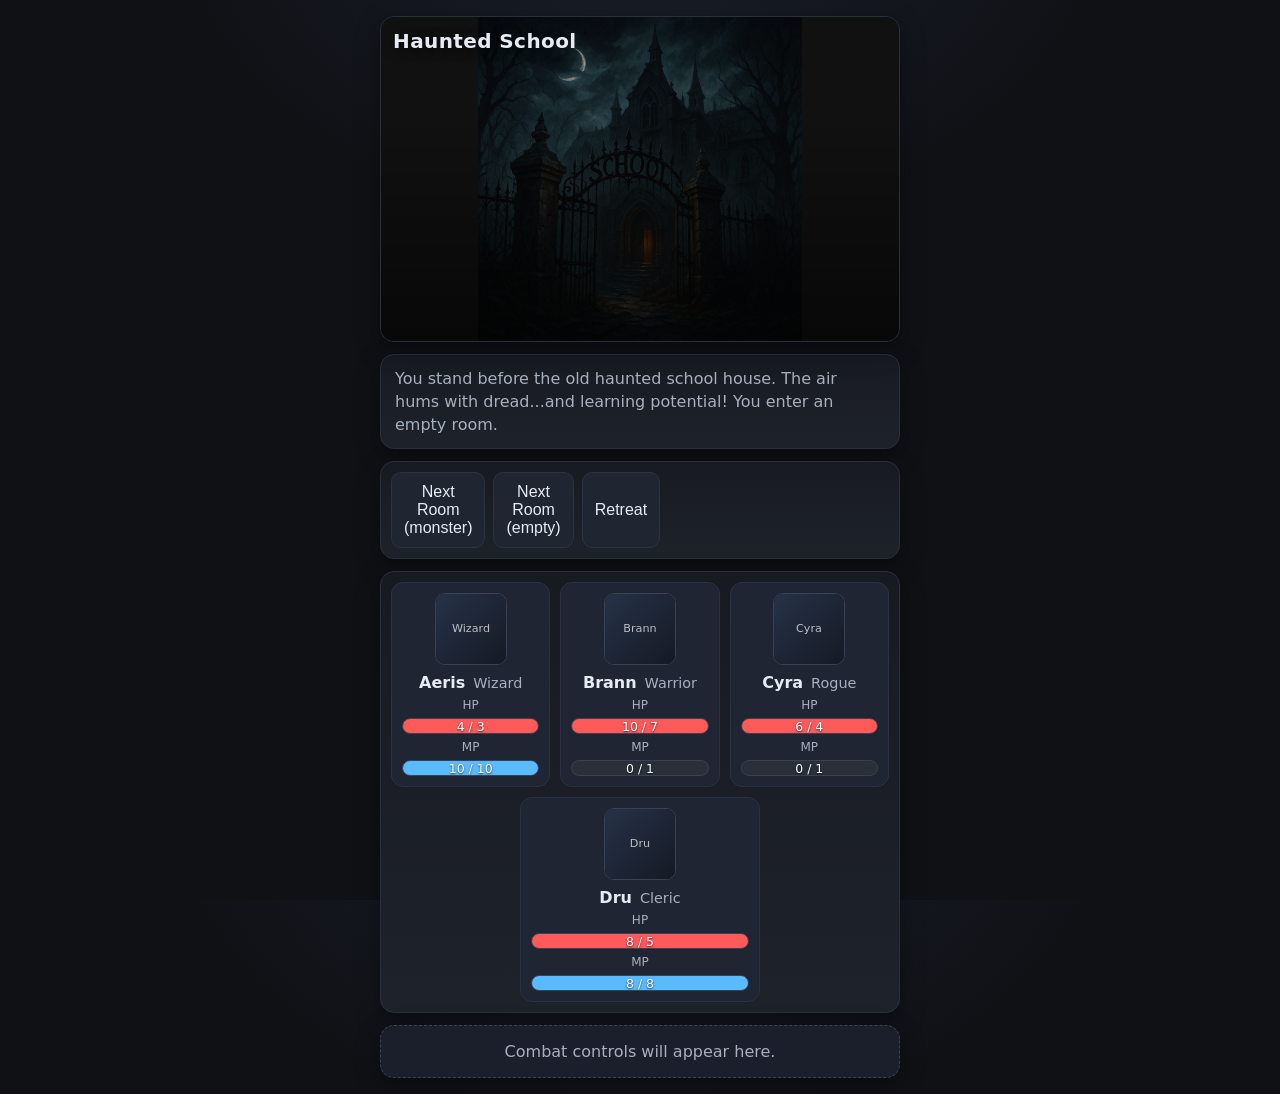
==== RPG_Battle_2.html @ 05469352 "Sorta framework sorta running." ====
<!DOCTYPE html>
<html lang="en">
<head>
  <meta charset="UTF-8" />
  <meta name="viewport" content="width=device-width, initial-scale=1" />
  <title>RPG Battle Mockup</title>
  <style>
    :root {
      --bg: #0f1115;
      --panel: #171a21;
      --panel-2: #1e222b;
      --text: #e7ebf3;
      --muted: #a7b0c0;
      --accent: #5aa2ff;
      --hp: #ff5a5a;
      --mp: #5abaff;
      --bar-bg: #2a2f3a;
      --good: #46d369;
      --warn: #f2c94c;
      --bad: #ff6b6b;
      --radius: 14px;
      --max-width: 520px; /* column width on desktop */
    }

    * { box-sizing: border-box; }
    html, body { height: 100%; }
    body {
      margin: 0;
      font-family: system-ui, -apple-system, Segoe UI, Roboto, Ubuntu, Cantarell, Noto Sans, Helvetica, Arial, "Apple Color Emoji", "Segoe UI Emoji";
      color: var(--text);
      background: radial-gradient(1200px 800px at 50% -10%, #1a1f2b 0%, var(--bg) 40%);
    }

    .page {
      min-height: 100dvh;
      display: flex;
      align-items: flex-start;
      justify-content: center;
      padding: 16px;
    }

    .column {
      width: 100%;
      max-width: var(--max-width);
      display: grid;
      gap: 12px;
    }

    .card {
      background: linear-gradient(180deg, var(--panel), var(--panel-2));
      border: 1px solid #2a2f3a;
      border-radius: var(--radius);
      box-shadow: 0 8px 24px rgba(0,0,0,0.35);
    }

    .monster {
      position: relative;
      overflow: hidden;
      display: grid;
    }

    .monster-img {
      width: 100%;
      display: block;
      aspect-ratio: 16 / 10;
      object-fit: contain;
      background: #111;
    }

    .monster-overlay {
      position: absolute;
      inset: 0;
      display: flex;
      align-items: flex-start;
      justify-content: space-between;
      padding: 12px;
      background: linear-gradient( to top, rgba(0,0,0,0.55) 0%, rgba(0,0,0,0.25) 40%, rgba(0,0,0,0) 70% );
      pointer-events: none;
    }

    .monster-meta {
      display: grid;
      gap: 6px;
    }

    .monster-name {
      font-weight: 700;
      font-size: 1.25rem;
      letter-spacing: 0.4px;
      text-shadow: 0 2px 12px rgba(0,0,0,0.6);
    }

    .monster-stats {
      display: grid;
      gap: 6px;
      min-width: 48%;
    }

    .badge {
      display: inline-flex;
      align-items: center;
      gap: 6px;
      padding: 4px 8px;
      border-radius: 999px;
      background: rgba(0,0,0,0.45);
      border: 1px solid rgba(255,255,255,0.08);
      font-size: 0.875rem;
      width: fit-content;
      pointer-events: auto; /* allow selection */
    }

    .row { display: flex; align-items: center; gap: 8px; width: 100%; }

    /* Bars */
    .bar {
      position: relative;
      width: 100%;
      height: 16px;
      background: var(--bar-bg);
      border-radius: 999px;
      overflow: hidden;
      border: 1px solid #3a4152;
    }
    .bar-fill { position: absolute; inset: 0 0 0 0; width: 50%; height: 100%; background: var(--hp); }
    .bar-text {
      position: absolute; inset: 0; display: flex; align-items: center; justify-content: center;
      font-size: 0.78rem; color: #fff; text-shadow: 0 1px 2px rgba(0,0,0,0.7);
      mix-blend-mode: normal;
    }

    .story { padding: 12px 14px; line-height: 1.45; color: var(--muted); }

    .actions { padding: 10px; display: grid; grid-template-columns: repeat(3, 1fr); gap: 8px; }
    .action-btn {
      width: 100%;
      padding: 10px 12px;
      font-size: 1rem;
      border-radius: 10px;
      border: 1px solid #2b3241;
      background: #202532;
      color: var(--text);
      cursor: pointer;
      transition: transform 0.04s ease, background 0.2s ease, border-color 0.2s ease;
      touch-action: manipulation;
    }
    .action-btn:hover { background: #263043; }
    .action-btn:active { transform: translateY(1px) scale(0.995); }

    .party {
      padding: 10px;
      display: flex;            /* horizontal layout */
      gap: 10px;
      flex-wrap: wrap;          /* wrap on small screens */
      justify-content: center;  /* center the row */
    }

    .member {
      display: grid;
      grid-template-columns: 1fr; /* vertical tile */
      gap: 8px;
      align-items: start;
      justify-items: center;
      text-align: center;
      padding: 10px;
      border-radius: 12px;
      background: #202534;
      border: 1px solid #2a3142;
      /* make each card size nicely in the row */
      flex: 1 1 clamp(160px, 45%, 220px);
      max-width: 240px;
    }

    .avatar {
      width: 72px; height: 72px; border-radius: 10px; overflow: hidden; border: 1px solid #3a4152; background: #0b0e13;
    }
    .avatar img { width: 100%; height: 100%; object-fit: cover; display: block; }

    .member-main { display: grid; gap: 6px; }
    .member-top { display: flex; align-items: baseline; gap: 8px; }
    .member-name { font-weight: 700; }
    .member-meta { color: var(--muted); font-size: 0.9rem; }

    .label { font-size: 0.78rem; color: var(--muted); min-width: 34px; }

    .controls-placeholder { padding: 16px; color: var(--muted); text-align: center; border: 1px dashed #3a4152; border-radius: var(--radius); background: #1a1f2b; }

    /* Party row tile refinements */
    .member-main { width: 100%; }
    .member-top { justify-content: center; }
    .member .row { display: grid; grid-template-columns: 1fr; gap: 6px; }
    .member .label { justify-self: center; font-size: 0.75rem; }

    @media (min-width: 900px) {
      .party .member { flex: 1 1 calc(25% - 10px); } /* 4 per row on wider screens */
    }

    /* Desktop spacing */
    @media (min-width: 768px) {
      .actions { grid-template-columns: repeat(6, 1fr); }
    }
  </style>
</head>
<body>
  <div class="page">
    <main class="column">

      <!-- Monster Panel -->
      <section class="card monster" id="monster-panel">
        <img id="monster-img" class="monster-img" alt="Monster" />
        <div class="monster-overlay">
          <div class="monster-meta">
            <div class="monster-name" id="monster-name">??</div>
          </div>
          <div class="monster-stats" id="monster-stats">
			<div class="badge" id="monster-power">Power: 0</div>
            <div class="row">
              <span class="label">HP</span>
              <div class="bar" aria-label="Monster HP">
                <div class="bar-fill" id="monster-hp-fill" style="background: var(--hp); width: 50%"></div>
                <div class="bar-text" id="monster-hp-text">0 / 0</div>
              </div>
            </div>
          </div>
        </div>
      </section>

      <!-- Story / Situation Text -->
      <section class="card story" id="story">
        You stand before the old haunted school house. The air hums with dread...and learning potential!
      </section>

      <!-- Primary Actions -->
      <section class="card actions" id="actions">
        <!-- Buttons injected by JS for easy reconfiguration -->
      </section>

      <!-- Party Panel -->
      <section class="card party" id="party">
        <!-- Party members injected by JS -->
      </section>

      <!-- Combat Controls Placeholder -->
      <section class="card controls-placeholder" id="combat-controls">
        Combat controls will appear here.
      </section>

    </main>
  </div>

  <script>
// ===== Utility: Inline placeholder image (SVG data URL) =====
function placeholderSVG(label = "Image", w = 800, h = 500) {
  const svg = encodeURIComponent(`<?xml version='1.0'?><svg xmlns='http://www.w3.org/2000/svg' width='${w}' height='${h}'>\n<defs><linearGradient id='g' x1='0' y1='0' x2='1' y2='1'><stop offset='0%' stop-color='#263248'/><stop offset='100%' stop-color='#151a24'/></linearGradient></defs>\n<rect width='100%' height='100%' fill='url(#g)'/>\n<text x='50%' y='50%' dominant-baseline='middle' text-anchor='middle' font-family='system-ui,Segoe UI' font-size='32' fill='white' opacity='0.7'>${label}</text></svg>`);
  return `data:image/svg+xml;charset=utf-8,${svg}`;
}

// ===== DOM helpers =====
function el(tag, attrs = {}, children = []) {
  const e = document.createElement(tag);
  for (const [k, v] of Object.entries(attrs)) {
	if (k === 'class') e.className = v;
	else if (k === 'style' && typeof v === 'object') Object.assign(e.style, v);
	else if (k.startsWith('on') && typeof v === 'function') e.addEventListener(k.slice(2), v);
	else if (k === 'dataset') Object.assign(e.dataset, v);
	else e.setAttribute(k, v);
  }
  for (const c of (Array.isArray(children) ? children : [children])) {
	if (c == null) continue;
	if (typeof c === 'string') e.appendChild(document.createTextNode(c));
	else e.appendChild(c);
  }
  return e;
}

// Hide/show Monster Info
function hideMonsterStats() {
  const el1 = document.getElementById('monster-stats');
  if (el1) {el1.style.display = 'none';} else {console.log("el1 is NULL");}
}
function showMonsterStats() {
  const el = document.getElementById('monster-stats');
  if (el) { el.style.display = 'grid';} else {console.log("el is NULL");}
}

// ===== Bars =====
function makeBar(id, colorCSSVar, current, max, aria) {
  const wrap = el('div', { class: 'bar', role: 'progressbar', 'aria-label': aria, 'aria-valuemin': 0, 'aria-valuemax': max, 'aria-valuenow': current });
  const fill = el('div', { class: 'bar-fill', id, style: { background: `var(${colorCSSVar})`, width: `${percent(current, max)}%` } });
  const text = el('div', { class: 'bar-text', id: id + '-text' }, `${current} / ${max}`);
  wrap.append(fill, text);
  return wrap;
}

function percent(cur, max) { return Math.max(0, Math.min(100, max > 0 ? (cur / max) * 100 : 0)); }

function setBar(idBase, cur, max) {
  const fill = document.getElementById(idBase);
  const text = document.getElementById(idBase + '-text');
  if (fill) fill.style.width = `${percent(cur, max)}%`;
  if (text) text.textContent = `${cur} / ${max}`;
}

/* =========================
   Game UI Conrols
   ========================= */

// ===== Monster UI =====
function renderMonster(mon) {
  document.getElementById('monster-img').src = mon.image || placeholderSVG('Monster');
  document.getElementById('monster-name').textContent = mon.name;
  if (mon.power > 0)
  {
	document.getElementById('monster-power').textContent = `Power: ${mon.power}`;
	setBar('monster-hp-fill', mon.hp, mon.hpMax);
	showMonsterStats();
  }
  else
  {
	hideMonsterStats();
  }
  console.log('monster-name: ' + mon.name);
  console.log('monster-power: ' + mon.power);
}

function setMonster(next) { state.monster = { ...state.monster, ...next }; renderMonster(state.monster); }
function setMonsterHP(hp, hpMax = state.monster.hpMax) { state.monster.hp = hp; state.monster.hpMax = hpMax; setBar('monster-hp-fill', hp, hpMax); }

// ===== Actions UI =====
function renderActions(list) {
  const root = document.getElementById('actions');
  root.innerHTML = '';
  for (const a of list) {
	const btn = el('button', { class: 'action-btn', id: `action-${a.id}`, onclick: (e) => a.handler?.(e) }, a.label);
	root.appendChild(btn);
  }
}
function setActions(list) { state.actions = list; renderActions(list); }

// ===== Party UI =====
function renderParty(members) {
  const root = document.getElementById('party');
  root.innerHTML = '';
  for (const m of members) root.appendChild(renderMember(m));
}

function renderMember(m) {
  const hpBar = makeBar(`hp-${m.id}`, '--hp', m.hp, m.hpMax, `${m.name} HP`);
  const mpBar = makeBar(`mp-${m.id}`, '--mp', m.mp, m.mpMax, `${m.name} MP`);
  return el('div', { class: 'member', id: `member-${m.id}`, dataset: { id: m.id } }, [
	el('div', { class: 'avatar' }, el('img', { alt: `${m.name} portrait`, src: m.image || placeholderSVG(m.name, 200, 200) })),
	el('div', { class: 'member-main' }, [
	  el('div', { class: 'member-top' }, [
		el('div', { class: 'member-name' }, m.name),
		el('div', { class: 'member-meta' }, m.role || '')
	  ]),
	  el('div', { class: 'row' }, [ el('span', { class: 'label' }, 'HP'), hpBar ]),
	  el('div', { class: 'row' }, [ el('span', { class: 'label' }, 'MP'), mpBar ]),
	])
  ]);
}

function setParty(nextMembers) { state.party = nextMembers.map(m => ({ ...m })); renderParty(state.party); }
function setHP(id, hp, hpMax) {
  const m = state.party.find(p => p.id === id);
  if (!m) return;
  if (typeof hp === 'number') m.hp = hp;
  if (typeof hpMax === 'number') m.hpMax = hpMax;
  setBar(`hp-${id}`, m.hp, m.hpMax);
}
function setMP(id, mp, mpMax) {
  const m = state.party.find(p => p.id === id);
  if (!m) return;
  if (typeof mp === 'number') m.mp = mp;
  if (typeof mpMax === 'number') m.mpMax = mpMax;
  setBar(`mp-${id}`, m.mp, m.mpMax);
}

// ===== Story Text =====
function setStory(text) { document.getElementById('story').innerHTML += text +"<br>"; }

// ===== Init =====
function init() {
  // Example: update bars over time to demonstrate dynamic UI
  // setTimeout(() => setHP('p2', 180), 1200);
  Game.room_index = 0;
  Game.clue_count = 0;
  renderParty(state.party); // TODO
  startGameFlow();
}

// Expose minimal API for rapid tinkering in console
window.GameUI = {
  setMonster, setMonsterHP, setActions, setParty, setHP, setMP, setStory
};
	

/* =========================
   Game Data
   ========================= */
const state = {
  monster: {}, // Hooked up, don't set here 
  party: [ // Not hooked up yet
	{ id: "p1", name: "Aeris", role: "Wizard", hp: 4, hpMax: 3, mp: 10, mpMax: 10, image: placeholderSVG("Wizard", 200, 200) },
	{ id: "p2", name: "Brann", role: "Warrior", hp: 10, hpMax: 7, mp: 0, mpMax: 1, image: placeholderSVG("Brann", 200, 200) },
	{ id: "p3", name: "Cyra", role: "Rogue", hp: 6, hpMax: 4, mp: 0, mpMax: 1, image: placeholderSVG("Cyra", 200, 200) },
	{ id: "p4", name: "Dru", role: "Cleric", hp: 8, hpMax: 5, mp: 8, mpMax: 8, image: placeholderSVG("Dru", 200, 200) },
  ],
  actions: [], // Hooked up, set from elsewhere
};

const Rooms = [ // These are monsters with power -1 
  { name: "Haunted School",
	image: "images/HauntedSchool.png",
    power: -1,
  },
  { name: "Lockers",
	image: "images/Lockers.png",
    power: -1,
  },
  { name: "Spooky Classroom",
	image: "images/Classroom2.png",
    power: -1,
  },
  { name: "Haunted Classroom",
	image: "images/Classroom2.png",
    power: -1,
  },
  { name: "Dean Diablo's Office",
	image: "images/DeansOffice.png",
    power: -1,
  },
]
const Beastiary = [ // Kept in sync with Rooms - 1
  { name: "Locker Ghouls",
	image: 'images/LockersGhouls.png',
	power: 3,
	hp: 2,
	hpMax: 2,
  },
  { name: "Demon Teacher",
	image: 'images/DemonTeacher.png',
	power: 3,
	hp: 2,
	hpMax: 2,
  },
  { name: "Paper Cut Swarm",
	image: 'images/PaperCutSwarm.png',
	power: 3,
	hp: 2,
	hpMax: 2,
  },
  { name: "Dean Diablo",
	image: 'images/DeanDiablo.png',
	power: 3,
	hp: 2,
	hpMax: 2,
  },
]
	
/* =========================
   Finite State Framework
   ========================= */

// 1) Enum-like state bag (elephant case)
const State = Object.freeze({
  EMPTY_ROOM:    "EMPTY_ROOM",
  EMPTY_ROOM_ENTRY:    "EMPTY_ROOM_ENTRY",
  SEARCHED_ROOM: "SEARCHED_ROOM",
  SEARCHED_ROOM_ENTRY: "SEARCHED_ROOM_ENTRY",
  MONSTER_APPEARS:  "MONSTER_APPEARS",
  PLAYER_TURN:   "PLAYER_TURN",
  MONSTER_TURN:  "MONSTER_TURN",
  VICTORY:       "VICTORY",
  DEFEAT:        "DEFEAT",
});

// 2) Minimal game data for this flow
const Game = {
  state: State.SEARCHED_ROOM_ENTRY, // starts here
  room_index: 0,
  clue_count: 0,
};

// 3) Small helpers

function applyCounters(delta = {}, setAbs = {}) {
  // delta: { room_index: +1/-1, clue_count: +1/-1 }
  // setAbs: { room_index: 0, clue_count: 0 } (absolute set)
  if ("room_index" in delta) Game.room_index += delta.room_index;
  if ("clue_count" in delta) Game.clue_count += delta.clue_count;
  if ("room_index" in setAbs) Game.room_index = setAbs.room_index;
  if ("clue_count" in setAbs) Game.clue_count = setAbs.clue_count;
  if (Game.room_index < 0) Game.room_index = 0;
  if (Game.clue_count > 3) { alert("Solved a Mystery!"); Game.clue_count = 0; }
}

function makeAction(label, effect) {
  return {
    id: label.toLowerCase().replace(/[^a-z0-9]+/g, "-"),
    label,
    handler: () => {
      effect();                    // adjust counters / do effects
      // transition happens inside each effect via go(nextState)
    },
  };
}

function go(nextState) {
  console.log("State:"+Game.state+" room:"+Game.room_index+" clues:"+Game.clue_count);
  Game.state = nextState;
  const fn = EnterHandlers[nextState];
  if (fn) fn();
}

// 4) Enter-state hooks: add buttons and leave TODO comments for future logic
const EnterHandlers = {
  [State.EMPTY_ROOM]: function enter_EMPTY_ROOM() {
    setStory("You enter an empty room... (room#"+Game.room_index+")");
	
    setActions([
      makeAction("Search and find monsters", () => { GameUI.setMonster(Beastiary[Game.room_index-1]); go(State.MONSTER_TURN); }),
      makeAction("Search and find nothing",  () => { go(State.SEARCHED_ROOM); }),
      makeAction("Search and find loot",     () => { go(State.VICTORY); }),
      makeAction("Search and find a clue",   () => { applyCounters({ clue_count: +1 }); go(State.EMPTY_ROOM); }),
      makeAction("Next Room (monster)",      () => { applyCounters({ room_index: +1 }); go(State.MONSTER_APPEARS); }),
      makeAction("Next Room (empty)",        () => { applyCounters({ room_index: +1 }); go(State.EMPTY_ROOM); }),
      makeAction("Retreat",                  () => { applyCounters({ room_index: -1 }); go(State.SEARCHED_ROOM_ENTRY); }),
    ]);
  },

  [State.SEARCHED_ROOM]: function enter_SEARCHED_ROOM() {
    //setStory("You've searched this room. Decide your next move.");
    setActions([
      makeAction("Next Room (monster)", () => { applyCounters({ room_index: +1 }); go(State.MONSTER_APPEARS); }),
      makeAction("Next Room (empty)",   () => { applyCounters({ room_index: +1 }); go(State.EMPTY_ROOM_ENTRY); }),
      makeAction("Retreat",             () => { applyCounters({ room_index: -1 }); go(State.SEARCHED_ROOM_ENTRY); }),
    ]);
  },

  // Room Entry events 
  // Maybe what you really need is a general action make available function:
  // if items allow picking them up, if room not searched, allow search...
  [State.MONSTER_APPEARS]: function enter_MONSTER_APPEARS() {
    setStory("You encounter a monster.");
	GameUI.setMonster(Beastiary[Game.room_index-1]);
	go(State.PLAYER_TURN);
  },
  [State.EMPTY_ROOM_ENTRY]: function EMPTY_ROOM_ENTRY() {
    setStory("You enter a room that appears to be empty.");
	GameUI.setMonster(Rooms[Game.room_index]);
	go(State.EMPTY_ROOM);
  },
  [State.SEARCHED_ROOM_ENTRY]: function SEARCHED_ROOM_ENTRY() {
    setStory("You enter an empty room.");
	GameUI.setMonster(Rooms[Game.room_index]);
	go(State.SEARCHED_ROOM);
  },

  [State.PLAYER_TURN]: function enter_PLAYER_TURN() {
    // TODO: setStory("It's your turn."); enable combat UI, target selection, etc.
    setActions([
      makeAction("Retreat",      () => { setStory("You retreat to the last room."); applyCounters({ room_index: -1 }); go(State.SEARCHED_ROOM_ENTRY); }),
      makeAction("Fight Poorly", () => { setStory("You didn't kill the monster..."); GameUI.setMonsterHP(1); go(State.MONSTER_TURN); }),
      makeAction("Fight Well",   () => { setStory("You killed the monster."); GameUI.setMonsterHP(0); go(State.VICTORY); }),
    ]);
  },

  [State.MONSTER_TURN]: function enter_MONSTER_TURN() {
    setStory("The monster attacks.");
    setActions([
      makeAction("Defend Well",    () => { setStory("You take no damage."); go(State.PLAYER_TURN); }),
      makeAction("Defend Poorly",  () => { setStory("You take heavy damage (TODO).");go(State.DEFEAT); }),
    ]);
  },

  [State.VICTORY]: function enter_VICTORY() {
    setStory("There's treasure here.");
    setActions([
      makeAction("Take Loot", () => { setStory("You got some loot."); go(State.EMPTY_ROOM); }),
    ]);
  },

  [State.DEFEAT]: function enter_DEFEAT() {
    setStory("You are defeated.");
    setActions([
      makeAction("Start Over", () => { init(); }),
    ]);
  },
};

// 5) Boot the state machine from the requested initial state & counters
function startGameFlow() {
  Game.room_index = 0;
  Game.clue_count = 0;
  Game.state = State.SEARCHED_ROOM_ENTRY;
  go(Game.state);
}

document.addEventListener('DOMContentLoaded', init);

  </script>
</body>
</html>
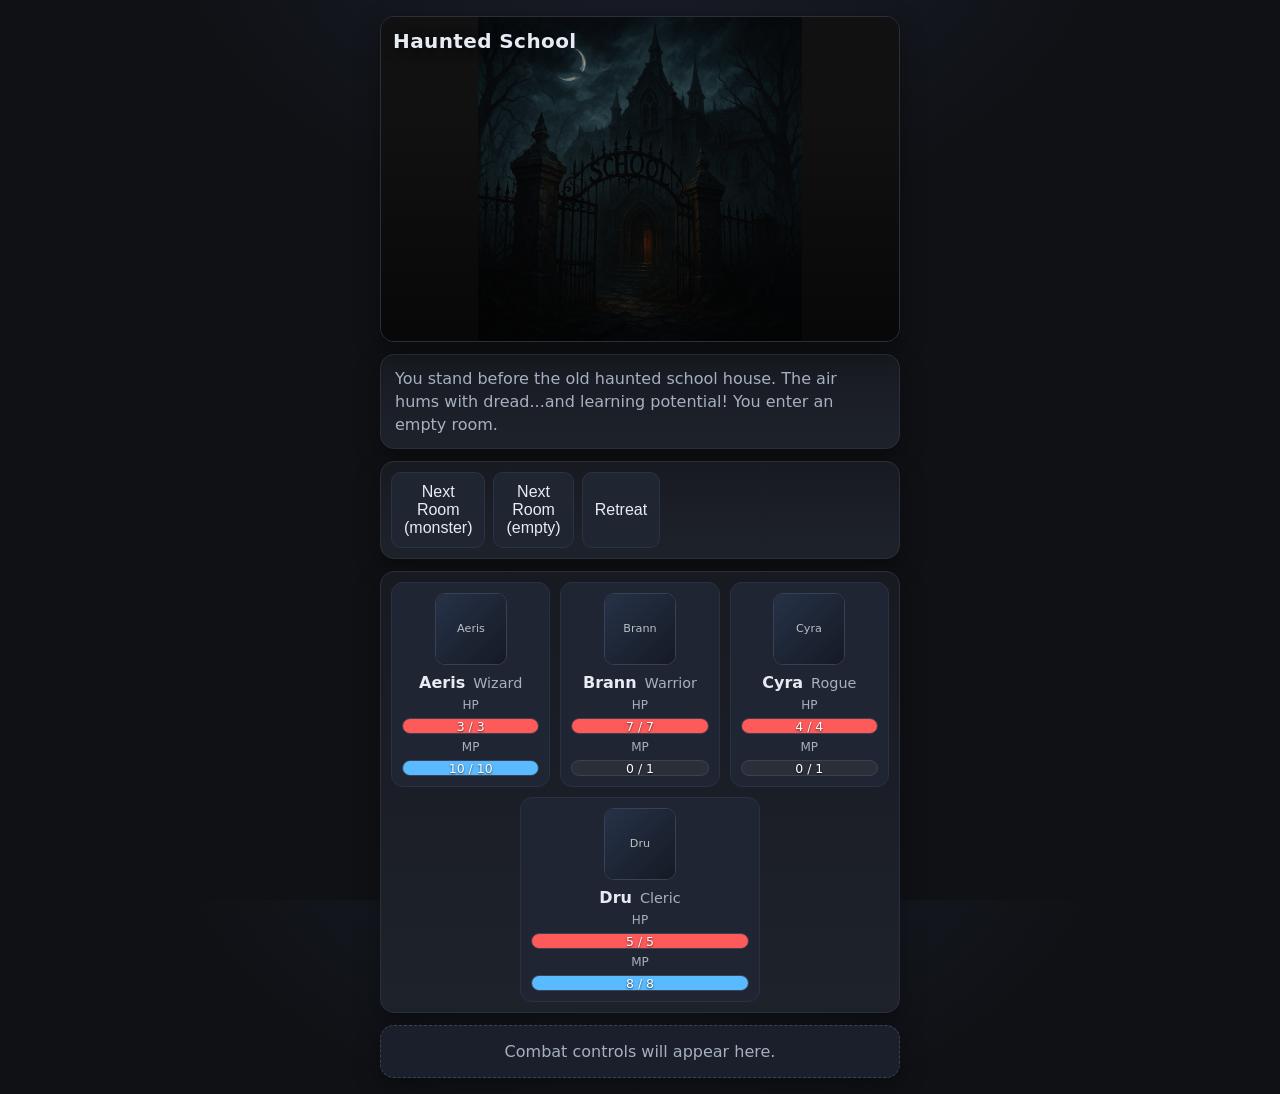
==== commit 4435b7b5: "Fix couple bugs, make story window scroll." ====
--- a/RPG_Battle_2.html
+++ b/RPG_Battle_2.html
@@ -128,7 +128,9 @@
       mix-blend-mode: normal;
     }
 
-    .story { padding: 12px 14px; line-height: 1.45; color: var(--muted); }
+    .story { padding: 12px 14px; line-height: 1.45; color: var(--muted); 
+			  max-height: 10em;   /* about 5 lines tall */
+			  overflow-y: auto; }
 
     .actions { padding: 10px; display: grid; grid-template-columns: repeat(3, 1fr); gap: 8px; }
     .action-btn {
@@ -217,7 +219,7 @@
               <span class="label">HP</span>
               <div class="bar" aria-label="Monster HP">
                 <div class="bar-fill" id="monster-hp-fill" style="background: var(--hp); width: 50%"></div>
-                <div class="bar-text" id="monster-hp-text">0 / 0</div>
+                <div class="bar-text" id="monster-hp-fill-text">0 / 0</div>
               </div>
             </div>
           </div>
@@ -294,10 +296,11 @@
 function percent(cur, max) { return Math.max(0, Math.min(100, max > 0 ? (cur / max) * 100 : 0)); }
 
 function setBar(idBase, cur, max) {
+  console.log(`setBar ${idBase} ${cur} / ${max}`);
   const fill = document.getElementById(idBase);
   const text = document.getElementById(idBase + '-text');
-  if (fill) fill.style.width = `${percent(cur, max)}%`;
-  if (text) text.textContent = `${cur} / ${max}`;
+  fill.style.width = `${percent(cur, max)}%`;
+  text.textContent = `${cur} / ${max}`;
 }
 
 /* =========================
@@ -306,7 +309,7 @@
 
 // ===== Monster UI =====
 function renderMonster(mon) {
-  document.getElementById('monster-img').src = mon.image || placeholderSVG('Monster');
+  document.getElementById('monster-img').src = mon.image;
   document.getElementById('monster-name').textContent = mon.name;
   if (mon.power > 0)
   {
@@ -376,12 +379,15 @@
 }
 
 // ===== Story Text =====
-function setStory(text) { document.getElementById('story').innerHTML += text +"<br>"; }
+function setStory(text) { 
+  storyEl = document.getElementById('story')
+  storyEl.innerHTML += text +"<br>";
+  // Always scroll to bottom to show the latest lines
+  storyEl.scrollTop = storyEl.scrollHeight;
+}
 
 // ===== Init =====
 function init() {
-  // Example: update bars over time to demonstrate dynamic UI
-  // setTimeout(() => setHP('p2', 180), 1200);
   Game.room_index = 0;
   Game.clue_count = 0;
   renderParty(state.party); // TODO
@@ -400,10 +406,10 @@
 const state = {
   monster: {}, // Hooked up, don't set here 
   party: [ // Not hooked up yet
-	{ id: "p1", name: "Aeris", role: "Wizard", hp: 4, hpMax: 3, mp: 10, mpMax: 10, image: placeholderSVG("Wizard", 200, 200) },
-	{ id: "p2", name: "Brann", role: "Warrior", hp: 10, hpMax: 7, mp: 0, mpMax: 1, image: placeholderSVG("Brann", 200, 200) },
-	{ id: "p3", name: "Cyra", role: "Rogue", hp: 6, hpMax: 4, mp: 0, mpMax: 1, image: placeholderSVG("Cyra", 200, 200) },
-	{ id: "p4", name: "Dru", role: "Cleric", hp: 8, hpMax: 5, mp: 8, mpMax: 8, image: placeholderSVG("Dru", 200, 200) },
+	{ id: "p1", name: "Aeris", role: "Wizard", hp: 3, hpMax: 3, mp: 10, mpMax: 10, image: placeholderSVG("Aeris", 200, 200) },
+	{ id: "p2", name: "Brann", role: "Warrior", hp: 7, hpMax: 7, mp: 0, mpMax: 1, image: placeholderSVG("Brann", 200, 200) },
+	{ id: "p3", name: "Cyra", role: "Rogue", hp: 4, hpMax: 4, mp: 0, mpMax: 1, image: placeholderSVG("Cyra", 200, 200) },
+	{ id: "p4", name: "Dru", role: "Cleric", hp: 5, hpMax: 5, mp: 8, mpMax: 8, image: placeholderSVG("Dru", 200, 200) },
   ],
   actions: [], // Hooked up, set from elsewhere
 };
@@ -491,6 +497,7 @@
   if ("room_index" in setAbs) Game.room_index = setAbs.room_index;
   if ("clue_count" in setAbs) Game.clue_count = setAbs.clue_count;
   if (Game.room_index < 0) Game.room_index = 0;
+  if (Game.room_index > 5) setStory("That's the end; that's all the rooms there are.");
   if (Game.clue_count > 3) { alert("Solved a Mystery!"); Game.clue_count = 0; }
 }
 
@@ -574,6 +581,7 @@
   },
 
   [State.VICTORY]: function enter_VICTORY() {
+	GameUI.setMonster(Rooms[Game.room_index]);
     setStory("There's treasure here.");
     setActions([
       makeAction("Take Loot", () => { setStory("You got some loot."); go(State.EMPTY_ROOM); }),
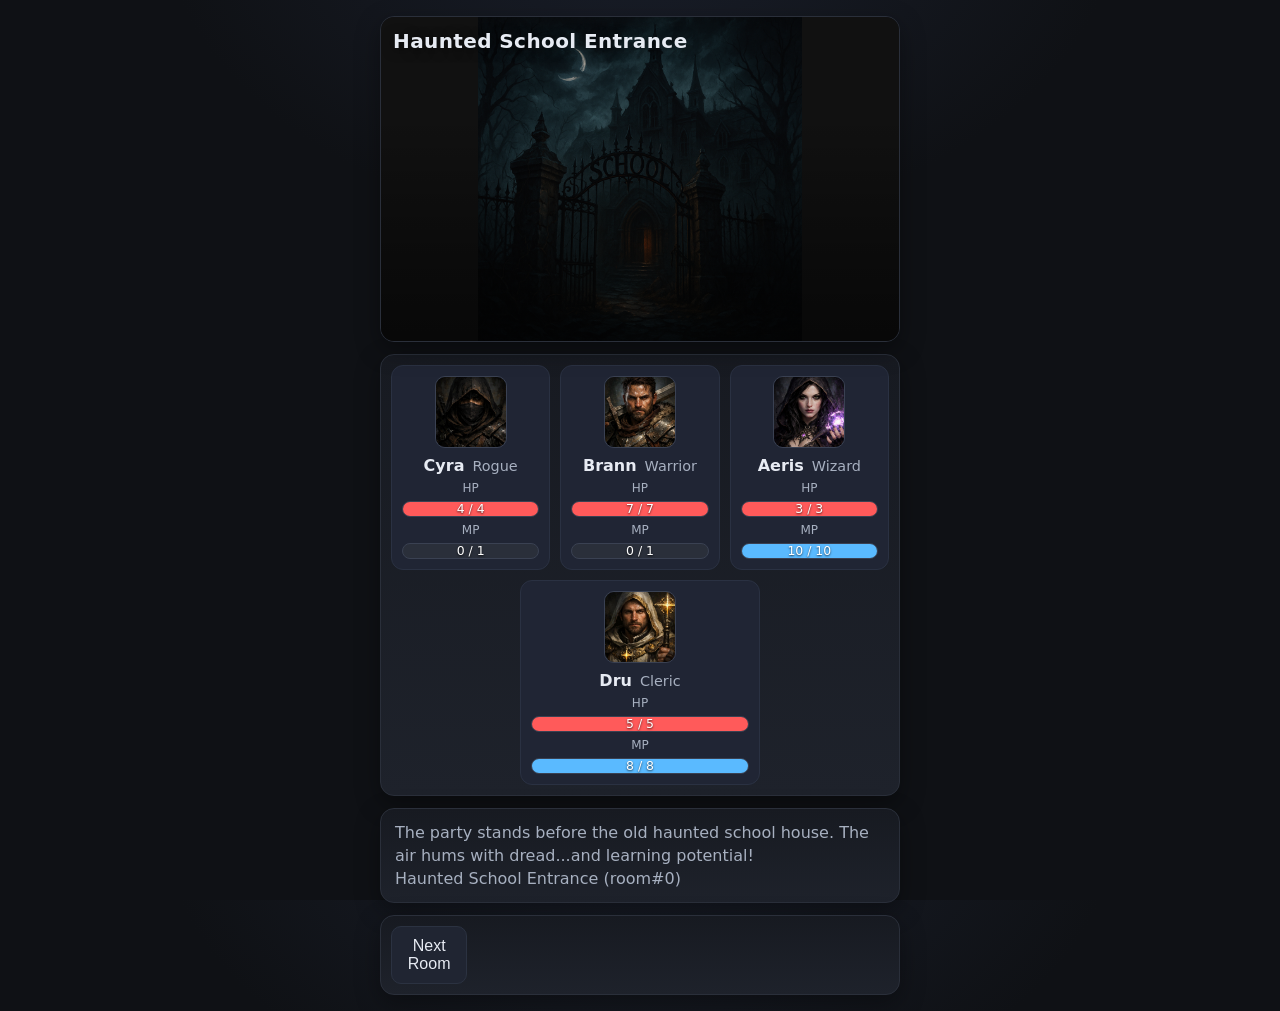
==== commit cc9dda97: "Add portraits, polish some stuff up. Still no combat system..." ====
--- a/RPG_Battle_2.html
+++ b/RPG_Battle_2.html
@@ -226,24 +226,19 @@
         </div>
       </section>
 
-      <!-- Story / Situation Text -->
-      <section class="card story" id="story">
-        You stand before the old haunted school house. The air hums with dread...and learning potential!
-      </section>
-
-      <!-- Primary Actions -->
-      <section class="card actions" id="actions">
-        <!-- Buttons injected by JS for easy reconfiguration -->
-      </section>
-
       <!-- Party Panel -->
       <section class="card party" id="party">
         <!-- Party members injected by JS -->
       </section>
 
-      <!-- Combat Controls Placeholder -->
-      <section class="card controls-placeholder" id="combat-controls">
-        Combat controls will appear here.
+      <!-- Story / Situation Text -->
+      <section class="card story" id="story">
+        The party stands before the old haunted school house. The air hums with dread...and learning potential!<br>
+      </section>
+
+      <!-- Primary Actions -->
+      <section class="card actions" id="actions">
+        <!-- Buttons injected by JS for easy reconfiguration -->
       </section>
 
     </main>
@@ -304,6 +299,33 @@
 }
 
 /* =========================
+   Misc
+   ========================= */
+function chooseSearchResult() {
+  const msg =
+    "Until rolls are implemented:" +
+    "What was found?\n" +
+    "1) Monsters\n" +
+    "2) Nothing\n" +
+    "3) Loot\n\n" +
+    "Type 1, 2, or 3:";
+
+  const ans = prompt(msg, "1");
+
+  if (ans === null) return null; // user cancelled
+
+  const pick = String(ans).trim();
+
+  if (pick === "1") return "monsters";
+  if (pick === "2") return "nothing";
+  if (pick === "3") return "loot";
+
+  alert("Please type 1, 2, or 3.");
+  return chooseSearchResult(); // reprompt
+}
+
+
+/* =========================
    Game UI Conrols
    ========================= */
 
@@ -325,7 +347,17 @@
   console.log('monster-power: ' + mon.power);
 }
 
-function setMonster(next) { state.monster = { ...state.monster, ...next }; renderMonster(state.monster); }
+function setMonster(next) {
+  if (!next) {
+    console.warn("setMonster called with:", next, "room_index=", Game?.room_index, "state=", Game?.state);
+    // Optional: show something obvious instead of leaving stale UI
+    renderMonster({ name: "??", image: placeholderSVG("Missing"), power: -1 });
+    return;
+  }
+  state.monster = { ...state.monster, ...next };
+  renderMonster(state.monster);
+}
+
 function setMonsterHP(hp, hpMax = state.monster.hpMax) { state.monster.hp = hp; state.monster.hpMax = hpMax; setBar('monster-hp-fill', hp, hpMax); }
 
 // ===== Actions UI =====
@@ -406,56 +438,62 @@
 const state = {
   monster: {}, // Hooked up, don't set here 
   party: [ // Not hooked up yet
-	{ id: "p1", name: "Aeris", role: "Wizard", hp: 3, hpMax: 3, mp: 10, mpMax: 10, image: placeholderSVG("Aeris", 200, 200) },
-	{ id: "p2", name: "Brann", role: "Warrior", hp: 7, hpMax: 7, mp: 0, mpMax: 1, image: placeholderSVG("Brann", 200, 200) },
-	{ id: "p3", name: "Cyra", role: "Rogue", hp: 4, hpMax: 4, mp: 0, mpMax: 1, image: placeholderSVG("Cyra", 200, 200) },
-	{ id: "p4", name: "Dru", role: "Cleric", hp: 5, hpMax: 5, mp: 8, mpMax: 8, image: placeholderSVG("Dru", 200, 200) },
+	{ id: "p1", name: "Cyra",  role: "Rogue",   hp: 4, hpMax: 4, mp: 0,  mpMax: 1,  image: "images/Cyra.png" },
+	{ id: "p2", name: "Brann", role: "Warrior", hp: 7, hpMax: 7, mp: 0,  mpMax: 1,  image: "images/Brann.png" },
+	{ id: "p3", name: "Aeris", role: "Wizard",  hp: 3, hpMax: 3, mp: 10, mpMax: 10, image: "images/Aeris.png" },
+	{ id: "p4", name: "Dru",   role: "Cleric",  hp: 5, hpMax: 5, mp: 8,  mpMax: 8,  image: "images/Dru.png" },
   ],
   actions: [], // Hooked up, set from elsewhere
 };
 
-const Rooms = [ // These are monsters with power -1 
-  { name: "Haunted School",
+const Rooms = [ // These are rooms  
+  { name: "Haunted School Entrance", // 0
 	image: "images/HauntedSchool.png",
     power: -1,
-  },
-  { name: "Lockers",
+	searched : true,
+	monster_present : false,
+  },
+  { name: "Lockers", // 1
 	image: "images/Lockers.png",
     power: -1,
-  },
-  { name: "Spooky Classroom",
+	monster_present : true,
+  },
+  { name: "Spooky Classroom", // 2
 	image: "images/Classroom2.png",
     power: -1,
-  },
-  { name: "Haunted Classroom",
+	monster_present : true,
+  },
+  { name: "Haunted Classroom", // 3
 	image: "images/Classroom2.png",
     power: -1,
-  },
-  { name: "Dean Diablo's Office",
+	monster_present : true,
+  },
+  { name: "Dean Diablo's Office", // 4
 	image: "images/DeansOffice.png",
     power: -1,
+	monster_present : true,
   },
 ]
 const Beastiary = [ // Kept in sync with Rooms - 1
-  { name: "Locker Ghouls",
+  { name: "Locker Ghouls", // 1
 	image: 'images/LockersGhouls.png',
 	power: 3,
 	hp: 2,
 	hpMax: 2,
   },
-  { name: "Demon Teacher",
+  { name: "Demon Teacher", // 2
 	image: 'images/DemonTeacher.png',
 	power: 3,
 	hp: 2,
 	hpMax: 2,
   },
-  { name: "Paper Cut Swarm",
+  { name: "Paper Cut Swarm", // 3
 	image: 'images/PaperCutSwarm.png',
 	power: 3,
 	hp: 2,
 	hpMax: 2,
   },
-  { name: "Dean Diablo",
+  { name: "Dean Diablo", // 4
 	image: 'images/DeanDiablo.png',
 	power: 3,
 	hp: 2,
@@ -469,10 +507,8 @@
 
 // 1) Enum-like state bag (elephant case)
 const State = Object.freeze({
-  EMPTY_ROOM:    "EMPTY_ROOM",
-  EMPTY_ROOM_ENTRY:    "EMPTY_ROOM_ENTRY",
-  SEARCHED_ROOM: "SEARCHED_ROOM",
-  SEARCHED_ROOM_ENTRY: "SEARCHED_ROOM_ENTRY",
+  ROOM:    "EMPTY_ROOM",
+  ROOM_ENTRY:    "ROOM_ENTRY",
   MONSTER_APPEARS:  "MONSTER_APPEARS",
   PLAYER_TURN:   "PLAYER_TURN",
   MONSTER_TURN:  "MONSTER_TURN",
@@ -482,7 +518,7 @@
 
 // 2) Minimal game data for this flow
 const Game = {
-  state: State.SEARCHED_ROOM_ENTRY, // starts here
+  state: State.ROOM, // starts here
   room_index: 0,
   clue_count: 0,
 };
@@ -497,7 +533,10 @@
   if ("room_index" in setAbs) Game.room_index = setAbs.room_index;
   if ("clue_count" in setAbs) Game.clue_count = setAbs.clue_count;
   if (Game.room_index < 0) Game.room_index = 0;
-  if (Game.room_index > 5) setStory("That's the end; that's all the rooms there are.");
+  if (Game.room_index >= Rooms.length) {
+    setStory("That's the end! That's all the rooms there are so far!");
+    Game.room_index = Rooms.length - 1;
+  }
   if (Game.clue_count > 3) { alert("Solved a Mystery!"); Game.clue_count = 0; }
 }
 
@@ -512,84 +551,118 @@
   };
 }
 
+function refreshMonsterPanelForCurrentState() {
+  // States where you want to show an actual monster
+  if ([State.MONSTER_APPEARS, State.PLAYER_TURN, State.MONSTER_TURN].includes(Game.state)) {
+    if (Game.room_index > 0) GameUI.setMonster(Beastiary[Game.room_index - 1]);
+    return;
+  }
+  // Otherwise show the room
+  GameUI.setMonster(Rooms[Game.room_index]);
+}
+
 function go(nextState) {
   console.log("State:"+Game.state+" room:"+Game.room_index+" clues:"+Game.clue_count);
   Game.state = nextState;
   const fn = EnterHandlers[nextState];
   if (fn) fn();
+
+  // Force UI sync even if an enter handler forgets to set the monster/room
+  refreshMonsterPanelForCurrentState();
+}
+
+function doSearchAction()
+{
+  const result = chooseSearchResult();
+  if (result === null) return; // cancelled: do nothing
+  
+  Rooms[Game.room_index].searched = true;
+
+  if (result === "loot") {
+    setStory("There's treasure here.");
+    setActions([
+      makeAction("Take Loot", () => { setStory("You got some loot."); go(State.ROOM); }),
+    ]);
+    return;
+  }
+
+  if (result === "monsters") {
+    if (Game.room_index === 0) {
+      setStory("You search, but this place is too quiet... no monsters here.");
+      go(State.ROOM);
+      return;
+    }
+    GameUI.setMonster(Beastiary[Game.room_index - 1]);
+    go(State.MONSTER_TURN);
+    return;
+  }
+
+  // nothing
+  setStory("You find nothing.");
+  go(State.ROOM);
 }
 
 // 4) Enter-state hooks: add buttons and leave TODO comments for future logic
 const EnterHandlers = {
-  [State.EMPTY_ROOM]: function enter_EMPTY_ROOM() {
-    setStory("You enter an empty room... (room#"+Game.room_index+")");
+  [State.ROOM]: function enter_ROOM() {
+    setStory(Rooms[Game.room_index].name + " (room#"+Game.room_index+")");
 	
+    let actions = []
+    
+    if (!Rooms[Game.room_index].searched) { actions.push(makeAction("Search", doSearchAction)); }
+    if (Game.room_index + 1 < Rooms.length) { actions.push(makeAction("Next Room", () => { applyCounters({ room_index: +1 }); go(State.ROOM_ENTRY); })); }
+    if (Game.room_index > 0) { actions.push(makeAction("Retreat", () => { applyCounters({ room_index: -1 }); go(State.ROOM_ENTRY); })); }
+
+    console.log(actions);
+    console.log(actions.length);
+	
+    setActions(actions);
+  },
+
+  // Room Entry events
+  [State.ROOM_ENTRY]: function ROOM_ENTRY() {
+	if (Rooms[Game.room_index].monster_present)
+	{
+		setStory("The party encounters a monster.");
+		GameUI.setMonster(Beastiary[Game.room_index-1]);
+		go(State.PLAYER_TURN);
+	}
+	else
+	{
+		setStory("The party enters '"+Rooms[Game.room_index].name+"'.");
+		GameUI.setMonster(Rooms[Game.room_index]);
+		go(State.ROOM);
+	}
+  },
+
+  [State.PLAYER_TURN]: function enter_PLAYER_TURN() {
+    // TODO: setStory("The party's turn."); enable combat UI, target selection, etc.
     setActions([
-      makeAction("Search and find monsters", () => { GameUI.setMonster(Beastiary[Game.room_index-1]); go(State.MONSTER_TURN); }),
-      makeAction("Search and find nothing",  () => { go(State.SEARCHED_ROOM); }),
-      makeAction("Search and find loot",     () => { go(State.VICTORY); }),
-      makeAction("Search and find a clue",   () => { applyCounters({ clue_count: +1 }); go(State.EMPTY_ROOM); }),
-      makeAction("Next Room (monster)",      () => { applyCounters({ room_index: +1 }); go(State.MONSTER_APPEARS); }),
-      makeAction("Next Room (empty)",        () => { applyCounters({ room_index: +1 }); go(State.EMPTY_ROOM); }),
-      makeAction("Retreat",                  () => { applyCounters({ room_index: -1 }); go(State.SEARCHED_ROOM_ENTRY); }),
-    ]);
-  },
-
-  [State.SEARCHED_ROOM]: function enter_SEARCHED_ROOM() {
-    //setStory("You've searched this room. Decide your next move.");
-    setActions([
-      makeAction("Next Room (monster)", () => { applyCounters({ room_index: +1 }); go(State.MONSTER_APPEARS); }),
-      makeAction("Next Room (empty)",   () => { applyCounters({ room_index: +1 }); go(State.EMPTY_ROOM_ENTRY); }),
-      makeAction("Retreat",             () => { applyCounters({ room_index: -1 }); go(State.SEARCHED_ROOM_ENTRY); }),
-    ]);
-  },
-
-  // Room Entry events 
-  // Maybe what you really need is a general action make available function:
-  // if items allow picking them up, if room not searched, allow search...
-  [State.MONSTER_APPEARS]: function enter_MONSTER_APPEARS() {
-    setStory("You encounter a monster.");
-	GameUI.setMonster(Beastiary[Game.room_index-1]);
-	go(State.PLAYER_TURN);
-  },
-  [State.EMPTY_ROOM_ENTRY]: function EMPTY_ROOM_ENTRY() {
-    setStory("You enter a room that appears to be empty.");
-	GameUI.setMonster(Rooms[Game.room_index]);
-	go(State.EMPTY_ROOM);
-  },
-  [State.SEARCHED_ROOM_ENTRY]: function SEARCHED_ROOM_ENTRY() {
-    setStory("You enter an empty room.");
-	GameUI.setMonster(Rooms[Game.room_index]);
-	go(State.SEARCHED_ROOM);
-  },
-
-  [State.PLAYER_TURN]: function enter_PLAYER_TURN() {
-    // TODO: setStory("It's your turn."); enable combat UI, target selection, etc.
-    setActions([
-      makeAction("Retreat",      () => { setStory("You retreat to the last room."); applyCounters({ room_index: -1 }); go(State.SEARCHED_ROOM_ENTRY); }),
-      makeAction("Fight Poorly", () => { setStory("You didn't kill the monster..."); GameUI.setMonsterHP(1); go(State.MONSTER_TURN); }),
-      makeAction("Fight Well",   () => { setStory("You killed the monster."); GameUI.setMonsterHP(0); go(State.VICTORY); }),
+      makeAction("Retreat",      () => { setStory("The party retreats to the last room."); applyCounters({ room_index: -1 }); go(State.ROOM_ENTRY); }),
+      makeAction("Fight Poorly", () => { setStory("The party didn't kill the monster..."); GameUI.setMonsterHP(1); go(State.MONSTER_TURN); }),
+      makeAction("Fight Well",   () => { setStory("The party slough the monster."); GameUI.setMonsterHP(0); go(State.VICTORY); }),
     ]);
   },
 
   [State.MONSTER_TURN]: function enter_MONSTER_TURN() {
     setStory("The monster attacks.");
     setActions([
-      makeAction("Defend Well",    () => { setStory("You take no damage."); go(State.PLAYER_TURN); }),
-      makeAction("Defend Poorly",  () => { setStory("You take heavy damage (TODO).");go(State.DEFEAT); }),
+      makeAction("Defend Well",    () => { setStory("The party takes no damage."); go(State.PLAYER_TURN); }),
+      makeAction("Defend Poorly",  () => { setStory("The party takes heavy damage (TODO).");go(State.DEFEAT); }),
     ]);
   },
 
   [State.VICTORY]: function enter_VICTORY() {
 	GameUI.setMonster(Rooms[Game.room_index]);
+	Rooms[Game.room_index].monster_present = false;
     setStory("There's treasure here.");
     setActions([
-      makeAction("Take Loot", () => { setStory("You got some loot."); go(State.EMPTY_ROOM); }),
+      makeAction("Take Loot", () => { setStory("You got some loot."); go(State.ROOM); }),
     ]);
   },
 
   [State.DEFEAT]: function enter_DEFEAT() {
-    setStory("You are defeated.");
+    setStory("The party was defeated.");
     setActions([
       makeAction("Start Over", () => { init(); }),
     ]);
@@ -600,7 +673,7 @@
 function startGameFlow() {
   Game.room_index = 0;
   Game.clue_count = 0;
-  Game.state = State.SEARCHED_ROOM_ENTRY;
+  Game.state = State.ROOM;
   go(Game.state);
 }
 
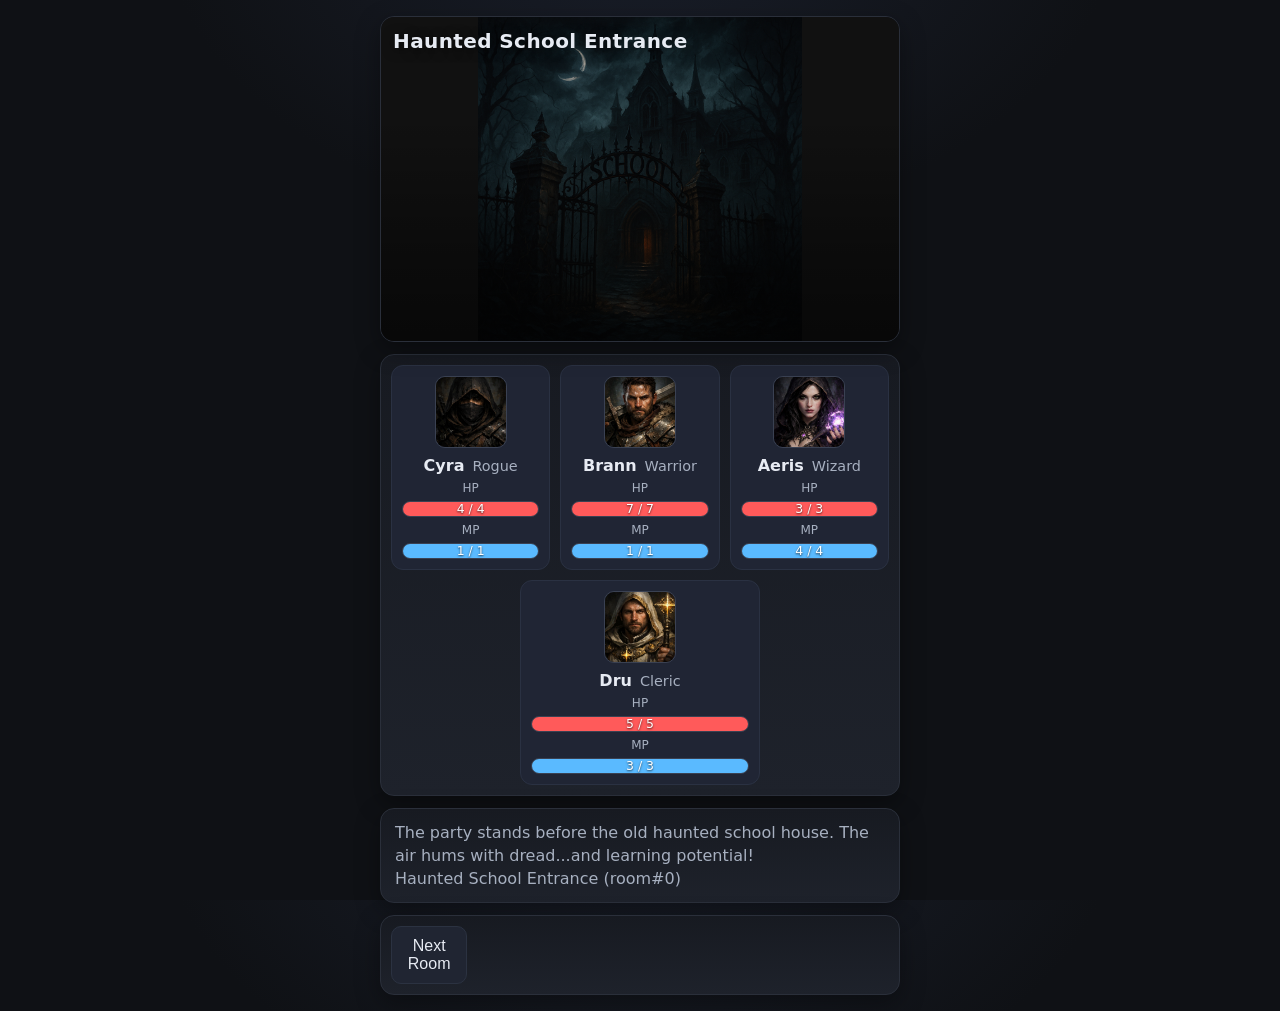
==== commit be99fc30: "Added heal as combat action and character modal." ====
--- a/RPG_Battle_2.html
+++ b/RPG_Battle_2.html
@@ -200,6 +200,70 @@
     @media (min-width: 768px) {
       .actions { grid-template-columns: repeat(6, 1fr); }
     }
+
+    /* Clickable portraits */
+.member .avatar img { cursor: pointer; }
+
+/* Character modal overlay */
+.char-modal-backdrop {
+  position: fixed; inset: 0;
+  background: rgba(0,0,0,0.7);
+  display: none;
+  align-items: center;
+  justify-content: center;
+  z-index: 9999;
+}
+
+.char-modal {
+  width: min(720px, 92vw);
+  max-height: 90vh;
+  overflow: auto;
+  background: #121623;
+  border: 1px solid #2b3140;
+  border-radius: 16px;
+  padding: 16px;
+  box-shadow: 0 10px 40px rgba(0,0,0,0.6);
+}
+
+.char-modal-header {
+  display: flex;
+  justify-content: space-between;
+  align-items: start;
+  gap: 12px;
+  margin-bottom: 12px;
+}
+
+.char-modal-title { font-size: 1.2rem; font-weight: 800; }
+.char-modal-sub { color: var(--muted); font-size: 0.95rem; }
+
+.char-modal-grid {
+  display: grid;
+  grid-template-columns: 220px 1fr;
+  gap: 14px;
+}
+
+.char-modal-portrait {
+  width: 220px; height: 220px;
+  object-fit: cover;
+  border-radius: 12px;
+  border: 1px solid #2b3140;
+}
+
+.char-modal-close {
+  border: 1px solid #2b3140;
+  background: #1a1f2b;
+  color: #e9eefc;
+  border-radius: 10px;
+  padding: 6px 10px;
+  cursor: pointer;
+}
+
+.char-kv { display: grid; grid-template-columns: 120px 1fr; gap: 6px 10px; }
+.char-kv .k { color: var(--muted); }
+.attack-list { margin: 10px 0 0; padding-left: 18px; }
+.attack-list li { margin: 6px 0; }
+.attack-meta { color: var(--muted); font-size: 0.9rem; }
+
   </style>
 </head>
 <body>
@@ -244,6 +308,30 @@
     </main>
   </div>
 
+  <!-- Character modal -->
+<div id="char-modal-backdrop" class="char-modal-backdrop" aria-hidden="true">
+  <div class="char-modal" role="dialog" aria-modal="true" aria-label="Character details">
+    <div class="char-modal-header">
+      <div>
+        <div class="char-modal-title" id="char-modal-title">Character</div>
+        <div class="char-modal-sub" id="char-modal-sub"></div>
+      </div>
+      <button class="char-modal-close" id="char-modal-close">Close</button>
+    </div>
+
+    <div class="char-modal-grid">
+      <img id="char-modal-portrait" class="char-modal-portrait" alt="Character portrait" />
+      <div>
+        <div class="char-kv" id="char-modal-kv"></div>
+        <div style="margin-top:12px;">
+          <div style="font-weight:700;">Attacks</div>
+          <ul class="attack-list" id="char-modal-attacks"></ul>
+        </div>
+      </div>
+    </div>
+  </div>
+</div>
+
   <script>
 // ===== Utility: Inline placeholder image (SVG data URL) =====
 function placeholderSVG(label = "Image", w = 800, h = 500) {
@@ -298,32 +386,6 @@
   text.textContent = `${cur} / ${max}`;
 }
 
-/* =========================
-   Misc
-   ========================= */
-function chooseSearchResult() {
-  const msg =
-    "Until rolls are implemented:" +
-    "What was found?\n" +
-    "1) Monsters\n" +
-    "2) Nothing\n" +
-    "3) Loot\n\n" +
-    "Type 1, 2, or 3:";
-
-  const ans = prompt(msg, "1");
-
-  if (ans === null) return null; // user cancelled
-
-  const pick = String(ans).trim();
-
-  if (pick === "1") return "monsters";
-  if (pick === "2") return "nothing";
-  if (pick === "3") return "loot";
-
-  alert("Please type 1, 2, or 3.");
-  return chooseSearchResult(); // reprompt
-}
-
 
 /* =========================
    Game UI Conrols
@@ -382,7 +444,7 @@
   const hpBar = makeBar(`hp-${m.id}`, '--hp', m.hp, m.hpMax, `${m.name} HP`);
   const mpBar = makeBar(`mp-${m.id}`, '--mp', m.mp, m.mpMax, `${m.name} MP`);
   return el('div', { class: 'member', id: `member-${m.id}`, dataset: { id: m.id } }, [
-	el('div', { class: 'avatar' }, el('img', { alt: `${m.name} portrait`, src: m.image || placeholderSVG(m.name, 200, 200) })),
+	el('div', { class: 'avatar' }, el('img', { alt: `${m.name} portrait`, src: m.image || placeholderSVG(m.name, 200, 200), onclick: () => openCharacterModal(m.id) })),
 	el('div', { class: 'member-main' }, [
 	  el('div', { class: 'member-top' }, [
 		el('div', { class: 'member-name' }, m.name),
@@ -422,7 +484,16 @@
 function init() {
   Game.room_index = 0;
   Game.clue_count = 0;
-  renderParty(state.party); // TODO
+  // Character modal wiring (once)
+  document.getElementById('char-modal-close').onclick = closeCharacterModal;
+  document.getElementById('char-modal-backdrop').onclick = (e) => {
+    if (e.target.id === 'char-modal-backdrop') closeCharacterModal(); // click outside panel
+  };
+  window.addEventListener('keydown', (e) => {
+    if (e.key === 'Escape') closeCharacterModal();
+  });
+
+  renderParty(state.party);
   startGameFlow();
 }
 
@@ -431,19 +502,90 @@
   setMonster, setMonsterHP, setActions, setParty, setHP, setMP, setStory
 };
 	
+function openCharacterModal(id) {
+  const ch = state.party?.find(p => p.id === id);
+  if (!ch) return;
+
+  const backdrop = document.getElementById('char-modal-backdrop');
+  const title = document.getElementById('char-modal-title');
+  const sub = document.getElementById('char-modal-sub');
+  const portrait = document.getElementById('char-modal-portrait');
+  const kv = document.getElementById('char-modal-kv');
+  const attacksEl = document.getElementById('char-modal-attacks');
+
+  title.textContent = ch.name;
+  sub.textContent = `${ch.role || ''}  •  Level ${ch.lvl ?? 1}`;
+
+  portrait.src = ch.image || placeholderSVG(ch.name, 220, 220);
+  portrait.alt = `${ch.name} portrait`;
+
+  const rows = [
+    ['HP', `${ch.hp}/${ch.hpMax}`],
+    ['MP', `${ch.mp}/${ch.mpMax}`],
+    ['Weapon', String(ch.weapon ?? 0)],
+    ['Armor', String(ch.armor ?? 0)],
+    ['Guarded', ch.guarded ? 'Yes' : 'No'],
+    ['Note', ch.note || '']
+  ];
+
+  kv.innerHTML = rows.map(([k,v]) =>
+    `<div class="k">${escapeHtml(k)}</div><div class="v">${escapeHtml(v)}</div>`
+  ).join('');
+
+  const attacks = ch.attacks || [];
+  attacksEl.innerHTML = attacks.map(a => {
+    const dmg = (a.dmg === "*" ? "special" : a.dmg);
+    const anytime = a.anytime ? " • anytime" : "";
+    return `
+      <li>
+        <div><b>${escapeHtml(a.name)}</b></div>
+        <div class="attack-meta">mp_cost: ${escapeHtml(String(a.mp_cost ?? 0))} • dmg: ${escapeHtml(String(dmg))}${anytime}</div>
+      </li>
+    `;
+  }).join('');
+
+  backdrop.style.display = 'flex';
+  backdrop.setAttribute('aria-hidden', 'false');
+}
+
+function closeCharacterModal() {
+  const backdrop = document.getElementById('char-modal-backdrop');
+  backdrop.style.display = 'none';
+  backdrop.setAttribute('aria-hidden', 'true');
+}
+
+// Tiny HTML escaper so notes/strings can't break your modal markup
+function escapeHtml(s) {
+  return String(s).replace(/[&<>"']/g, c => ({
+    '&':'&amp;','<':'&lt;','>':'&gt;','"':'&quot;',"'":'&#39;'
+  }[c]));
+}
+
 
 /* =========================
    Game Data
    ========================= */
 const state = {
-  monster: {}, // Hooked up, don't set here 
-  party: [ // Not hooked up yet
-	{ id: "p1", name: "Cyra",  role: "Rogue",   hp: 4, hpMax: 4, mp: 0,  mpMax: 1,  image: "images/Cyra.png" },
-	{ id: "p2", name: "Brann", role: "Warrior", hp: 7, hpMax: 7, mp: 0,  mpMax: 1,  image: "images/Brann.png" },
-	{ id: "p3", name: "Aeris", role: "Wizard",  hp: 3, hpMax: 3, mp: 10, mpMax: 10, image: "images/Aeris.png" },
-	{ id: "p4", name: "Dru",   role: "Cleric",  hp: 5, hpMax: 5, mp: 8,  mpMax: 8,  image: "images/Dru.png" },
+  monster: {}, // Set by the room entrance state.
+  party: [
+	{ id: "p1", name: "Cyra",  role: "Rogue",   hp: 4, hpMax: 4, mp: 1,  mpMax: 1,  image: "images/Cyra.png",
+      lvl: 1, weapon: 0, armor: 0, note: "Adds lvl to defense roles",
+      attacks: [{name: "Strike", mp_cost: 0, dmg: 1}, {name: "Back Stab (1mp)", mp_cost: 1, dmg: 2}, ],
+     guarded: false },
+	{ id: "p2", name: "Brann", role: "Warrior", hp: 7, hpMax: 7, mp: 1,  mpMax: 1,  image: "images/Brann.png",
+      lvl: 1, weapon: 1, armor: 1, note: "Adds lvl to attack roles",
+      attacks: [{name: "Strike", mp_cost: 0, dmg: 1}, {name: "Power Attack (1mp)", mp_cost: 1, dmg: 2}, ],
+     guarded: false },
+	{ id: "p3", name: "Aeris", role: "Wizard",  hp: 3, hpMax: 3, mp: 4, mpMax: 4, image: "images/Aeris.png",
+      lvl: 1, weapon: 0, armor: 0, note: "Adds lvl to magic rolls",
+      attacks: [{name: "Strike", mp_cost: 0, dmg: 1}, {name: "Magic Missile (1mp)", mp_cost: 1, dmg: 1}, {name: "Fireball (2mp)", mp_cost: 2, dmg: 2}, ],
+     guarded: false },
+	{ id: "p4", name: "Dru",   role: "Cleric",  hp: 5, hpMax: 5, mp: 3,  mpMax: 3,  image: "images/Dru.png",
+      lvl: 1, weapon: 0, armor: 1, note: "Adds lvl/2 to attack rolls",
+      attacks: [{name: "Strike", mp_cost: 0, dmg: 1}, {name: "Heal (1mp)", mp_cost: 1, dmg: "*", anytime: true} ],
+     guarded: false },
   ],
-  actions: [], // Hooked up, set from elsewhere
+  actions: [], // Set by the current state
 };
 
 const Rooms = [ // These are rooms  
@@ -456,48 +598,43 @@
   { name: "Lockers", // 1
 	image: "images/Lockers.png",
     power: -1,
-	monster_present : true,
-  },
-  { name: "Spooky Classroom", // 2
+	monster_present :
+                  { name: "Locker Ghouls", // 1
+                  image: 'images/LockersGhouls.png',
+                  power: 3,
+                  hp: 2,
+                  hpMax: 2,
+                  },},
+  { name: "Haunted Classroom",
 	image: "images/Classroom2.png",
     power: -1,
-	monster_present : true,
+	monster_present :   { name: "Paper Cut Swarm",
+	image: 'images/PaperCutSwarm.png',
+	power: 4,
+	hp: 3,
+	hpMax: 3,
   },
-  { name: "Haunted Classroom", // 3
-	image: "images/Classroom2.png",
+  },
+  { name: "Cursed Chalkboard",
+	image: "images/Classroom1.png",
     power: -1,
-	monster_present : true,
+	monster_present :
+  { name: "Demon Teacher",
+	image: 'images/DemonTeacher.png',
+	power: 5,
+	hp: 4,
+	hpMax: 4,
   },
-  { name: "Dean Diablo's Office", // 4
+  },
+  { name: "Dean Diablo's Office",
 	image: "images/DeansOffice.png",
     power: -1,
-	monster_present : true,
+	monster_present :   { name: "Dean Diablo",
+	image: 'images/DeanDiablo.png',
+	power: 6,
+	hp: 5,
+	hpMax: 5,
   },
-]
-const Beastiary = [ // Kept in sync with Rooms - 1
-  { name: "Locker Ghouls", // 1
-	image: 'images/LockersGhouls.png',
-	power: 3,
-	hp: 2,
-	hpMax: 2,
-  },
-  { name: "Demon Teacher", // 2
-	image: 'images/DemonTeacher.png',
-	power: 3,
-	hp: 2,
-	hpMax: 2,
-  },
-  { name: "Paper Cut Swarm", // 3
-	image: 'images/PaperCutSwarm.png',
-	power: 3,
-	hp: 2,
-	hpMax: 2,
-  },
-  { name: "Dean Diablo", // 4
-	image: 'images/DeanDiablo.png',
-	power: 3,
-	hp: 2,
-	hpMax: 2,
   },
 ]
 	
@@ -540,6 +677,43 @@
   if (Game.clue_count > 3) { alert("Solved a Mystery!"); Game.clue_count = 0; }
 }
 
+// ===== Dice helper (easy to tweak globally later) =====
+function rollD6() {
+  return 1 + Math.floor(Math.random() * 6);
+}
+
+// ===== Party helpers =====
+function livingPartyMembers() {
+  return (state.party || []).filter(p => (p.hp || 0) > 0);
+}
+
+function allPartyDead() {
+  return livingPartyMembers().length === 0;
+}
+
+function nextLivingIndex(startIdx) {
+  const n = state.party?.length || 0;
+  if (!n) return -1;
+  for (let i = 0; i < n; i++) {
+    const idx = (startIdx + i) % n;
+    if ((state.party[idx].hp || 0) > 0) return idx;
+  }
+  return -1;
+}
+
+// Config: how many living targets the monster will try to hit each turn
+const MONSTER_TARGETS = 2;
+
+function getMonster() {
+  // Your monster is stored in state.monster and has power/hp/hpMax
+  return state.monster;
+}
+
+function logLines(lines) {
+  // setStory appends, so just emit multiple lines cleanly
+  for (const line of lines) setStory(line);
+}
+
 function makeAction(label, effect) {
   return {
     id: label.toLowerCase().replace(/[^a-z0-9]+/g, "-"),
@@ -554,7 +728,7 @@
 function refreshMonsterPanelForCurrentState() {
   // States where you want to show an actual monster
   if ([State.MONSTER_APPEARS, State.PLAYER_TURN, State.MONSTER_TURN].includes(Game.state)) {
-    if (Game.room_index > 0) GameUI.setMonster(Beastiary[Game.room_index - 1]);
+    if (Game.room_index > 0) GameUI.setMonster(Rooms[Game.room_index].monster_present);
     return;
   }
   // Otherwise show the room
@@ -569,6 +743,27 @@
 
   // Force UI sync even if an enter handler forgets to set the monster/room
   refreshMonsterPanelForCurrentState();
+}
+
+function chooseSearchResult() {
+  const msg =
+    "Until rolls are implemented:" +
+    "What was found?\n" +
+    "1) Nothing\n" +
+    "2) Loot\n\n" +
+    "Type 1 or 2:";
+
+  const ans = prompt(msg, "1");
+
+  if (ans === null) return null; // user cancelled
+
+  const pick = String(ans).trim();
+
+  if (pick === "1") return "nothing";
+  if (pick === "2") return "loot";
+
+  alert("Please type 1, or 2.");
+  return chooseSearchResult(); // reprompt
 }
 
 function doSearchAction()
@@ -586,21 +781,35 @@
     return;
   }
 
-  if (result === "monsters") {
-    if (Game.room_index === 0) {
-      setStory("You search, but this place is too quiet... no monsters here.");
-      go(State.ROOM);
-      return;
-    }
-    GameUI.setMonster(Beastiary[Game.room_index - 1]);
-    go(State.MONSTER_TURN);
-    return;
-  }
-
   // nothing
   setStory("You find nothing.");
   go(State.ROOM);
 }
+
+function choosePartyTarget(promptTitle = "Choose a target") {
+  const party = state.party || [];
+  if (!party.length) return null;
+
+  const lines = party.map((p, i) =>
+    `${i + 1}) ${p.name} (${p.role}) HP:${p.hp}/${p.hpMax}`
+  );
+
+  const ans = prompt(
+    `${promptTitle}\n\n${lines.join("\n")}\n\nType 1-${party.length}:`,
+    "1"
+  );
+
+  if (ans === null) return null; // user cancelled
+
+  const n = parseInt(String(ans).trim(), 10);
+  if (!Number.isFinite(n) || n < 1 || n > party.length) {
+    alert(`Please enter a number from 1 to ${party.length}.`);
+    return choosePartyTarget(promptTitle);
+  }
+
+  return party[n - 1];
+}
+
 
 // 4) Enter-state hooks: add buttons and leave TODO comments for future logic
 const EnterHandlers = {
@@ -612,19 +821,17 @@
     if (!Rooms[Game.room_index].searched) { actions.push(makeAction("Search", doSearchAction)); }
     if (Game.room_index + 1 < Rooms.length) { actions.push(makeAction("Next Room", () => { applyCounters({ room_index: +1 }); go(State.ROOM_ENTRY); })); }
     if (Game.room_index > 0) { actions.push(makeAction("Retreat", () => { applyCounters({ room_index: -1 }); go(State.ROOM_ENTRY); })); }
-
-    console.log(actions);
-    console.log(actions.length);
 	
     setActions(actions);
   },
 
   // Room Entry events
   [State.ROOM_ENTRY]: function ROOM_ENTRY() {
-	if (Rooms[Game.room_index].monster_present)
+  Game.active_character = 0;
+	if (Rooms[Game.room_index].monster_present !== false)
 	{
 		setStory("The party encounters a monster.");
-		GameUI.setMonster(Beastiary[Game.room_index-1]);
+		GameUI.setMonster(Rooms[Game.room_index].monster_present);
 		go(State.PLAYER_TURN);
 	}
 	else
@@ -635,26 +842,217 @@
 	}
   },
 
-  [State.PLAYER_TURN]: function enter_PLAYER_TURN() {
-    // TODO: setStory("The party's turn."); enable combat UI, target selection, etc.
-    setActions([
-      makeAction("Retreat",      () => { setStory("The party retreats to the last room."); applyCounters({ room_index: -1 }); go(State.ROOM_ENTRY); }),
-      makeAction("Fight Poorly", () => { setStory("The party didn't kill the monster..."); GameUI.setMonsterHP(1); go(State.MONSTER_TURN); }),
-      makeAction("Fight Well",   () => { setStory("The party slough the monster."); GameUI.setMonsterHP(0); go(State.VICTORY); }),
+[State.PLAYER_TURN]: function enter_PLAYER_TURN() {
+  if (allPartyDead()) { go(State.DEFEAT); return; }
+
+  const mon = getMonster();
+  if (!mon || !mon.power || mon.power <= 0) {
+    setStory("No monster is present.");
+    go(State.ROOM);
+    return;
+  }
+
+  // Determine who is acting
+  if (typeof Game.active_character !== "number") Game.active_character = 0;
+  const idx = nextLivingIndex(Game.active_character);
+  if (idx < 0) { go(State.DEFEAT); return; }
+
+  Game.active_character = idx;
+  const ch = state.party[idx];
+
+  setStory(`Player turn: ${ch.name} (${ch.role})`);
+
+  function endThisCharacterTurn() {
+    // advance to next living member; if none left in this round => monster turn
+    const nextIdx = nextLivingIndex(idx + 1);
+    if (nextIdx < 0 || nextIdx <= idx) {
+      // wrapped around (or none), round is over
+      Game.active_character = 0;
+      go(State.MONSTER_TURN);
+    } else {
+      Game.active_character = nextIdx;
+      go(State.PLAYER_TURN);
+    }
+  }
+
+  function spendMP(amount) {
+    ch.mp = Math.max(0, (ch.mp || 0) - amount);
+    GameUI.setMP(ch.id, ch.mp, ch.mpMax);
+  }
+
+  function dealDamageToMonster(dmg) {
+    mon.hp = Math.max(0, (mon.hp || 0) - dmg);
+    GameUI.setMonsterHP(mon.hp, mon.hpMax);
+  }
+
+  function doAttack(atk) {
+  // Any non-guard action removes guarded state from that character
+  ch.guarded = false;
+
+  // ===== HEAL SPECIAL CASE =====
+  if (atk.name === "Heal" || atk.dmg === "*") {
+    const target = choosePartyTarget(`${ch.name} casts Heal. Who do you heal?`);
+    if (!target) {
+      setStory("Heal cancelled.");
+      // Important: don't spend MP or advance turn if user cancels
+      return;
+    }
+
+    const roll = rollD6();
+    const bonus = (ch.lvl || 0);
+    const amount = roll + bonus;
+
+    // spend MP
+    spendMP(atk.mp_cost || 0);
+
+    const before = target.hp || 0;
+    target.hp = Math.min(target.hpMax || 0, before + amount);
+    GameUI.setHP(target.id, target.hp, target.hpMax);
+
+    logLines([
+      `${ch.name} uses Heal on ${target.name}.`,
+      `Heal roll: ${roll} + lvl:${bonus} = ${amount}`,
+      `${target.name} HP: ${before}/${target.hpMax} → ${target.hp}/${target.hpMax}`
     ]);
-  },
-
-  [State.MONSTER_TURN]: function enter_MONSTER_TURN() {
-    setStory("The monster attacks.");
-    setActions([
-      makeAction("Defend Well",    () => { setStory("The party takes no damage."); go(State.PLAYER_TURN); }),
-      makeAction("Defend Poorly",  () => { setStory("The party takes heavy damage (TODO).");go(State.DEFEAT); }),
+
+    endThisCharacterTurn();
+    return;
+  }
+
+    const roll = rollD6();
+    let total = roll;
+
+    const isStrike = atk.name === "Strike";
+    if (isStrike) {
+      total += (ch.weapon || 0);
+      if (ch.role === "Warrior") total += (ch.lvl || 0);
+      if (ch.role === "Cleric") total += Math.floor((ch.lvl || 0) / 2);
+    } else {
+      total += (ch.lvl || 0);
+    }
+
+    spendMP(atk.mp_cost || 0);
+
+    logLines([
+      `${ch.name} uses ${atk.name} on ${mon.name}.`,
+      `Attack roll: ${roll}` +
+        (isStrike ? ` + weapon:${ch.weapon || 0}` : ` + lvl:${ch.lvl || 0}`) +
+        (ch.role === "Warrior" && isStrike ? ` + warrior_lvl:${ch.lvl || 0}` : ``) +
+        (ch.role === "Cleric" && isStrike ? ` + cleric_half_lvl:${Math.floor((ch.lvl || 0) / 2)}` : ``) +
+        ` = ${total} vs monster_power:${mon.power}`
     ]);
-  },
+
+    if (total >= mon.power) {
+      const dmg = Number(atk.dmg);
+      dealDamageToMonster(dmg);
+      logLines([`${mon.name} takes ${dmg} damage.`]);
+      if (mon.hp <= 0) {
+        setStory(`${mon.name} is defeated!`);
+        go(State.VICTORY);
+        return;
+      }
+    } else {
+      logLines([`Miss! ${mon.name} takes no damage.`]);
+    }
+
+    endThisCharacterTurn();
+  }
+
+  // Build action buttons for THIS character
+  const actions = [];
+
+  // Retreat only for the first character in the list (index 0), TODO: what if rogue dies?
+  if (idx === 0) {
+    actions.push(makeAction("Retreat", () => {
+      setStory("You retreat to the last room.");
+      applyCounters({ room_index: -1 });
+      // Clear guarding when leaving combat (optional but sane)
+      for (const p of state.party) p.guarded = false;
+      Game.active_character = 0;
+      go(State.ROOM_ENTRY);
+    }));
+  }
+
+  // Guard action for everyone
+  actions.push(makeAction("Guard", () => {
+    ch.guarded = true;
+    logLines([
+      `${ch.name} guards.`,
+      `Guard effect: +1 defense until ${ch.name} takes another action.`
+    ]);
+    endThisCharacterTurn();
+  }));
+
+  // Attack actions (only if mp is sufficient)
+  for (const atk of (ch.attacks || [])) {
+    const cost = atk.mp_cost || 0;
+    if ((ch.mp || 0) >= cost) {
+      actions.push(makeAction(atk.name, () => doAttack(atk)));
+    }
+  }
+
+  setActions(actions);
+},
+
+[State.MONSTER_TURN]: function enter_MONSTER_TURN() {
+  setActions([]); // no buttons during monster resolution
+
+  const mon = getMonster();
+  if (!mon || !mon.power || mon.power <= 0) {
+    setStory("No monster is present.");
+    go(State.ROOM);
+    return;
+  }
+
+  setStory("--- The Monster Acts ---");
+
+  // Monster attacks first N living party members in party order
+  let attacked = 0;
+
+  for (let i = 0; i < state.party.length && attacked < MONSTER_TARGETS; i++) {
+    const ch = state.party[i];
+    if (!ch || ch.hp <= 0) continue;
+
+    attacked++;
+
+    const roll = rollD6();
+    const armor = ch.armor || 0;
+    const rogueBonus = (ch.role === "Rogue") ? (ch.lvl || 0) : 0;
+    const guardedBonus = ch.guarded ? 1 : 0;
+    const total = roll + armor + rogueBonus + guardedBonus;
+
+    logLines([
+      `The ${mon.name} attacks ${ch.name}.`,
+      `Defense roll: ${roll} + armor:${armor}` +
+        (rogueBonus ? ` + rogue_lvl:${rogueBonus}` : ``) +
+        (guardedBonus ? ` + guarded:${guardedBonus}` : ``) +
+        ` = ${total} vs monster_power:${mon.power}`
+    ]);
+
+    if (total <= mon.power) {
+      ch.hp -= 1;
+      GameUI.setHP(ch.id, ch.hp, ch.hpMax);
+      logLines([`${ch.name} loses 1 HP.`]);
+    } else {
+      logLines([`${ch.name} loses no HP.`]);
+    }
+  }
+
+  if (allPartyDead()) {
+    go(State.DEFEAT);
+    return;
+  }
+
+  // After monster finishes, player's turn starts at first character again
+  setStory("--- The Party Acts ---");
+  Game.active_character = 0;
+  go(State.PLAYER_TURN);
+},
+
 
   [State.VICTORY]: function enter_VICTORY() {
-	GameUI.setMonster(Rooms[Game.room_index]);
-	Rooms[Game.room_index].monster_present = false;
+    GameUI.setMonster(Rooms[Game.room_index]);
+    Rooms[Game.room_index].monster_present = false;
     setStory("There's treasure here.");
     setActions([
       makeAction("Take Loot", () => { setStory("You got some loot."); go(State.ROOM); }),
@@ -664,7 +1062,7 @@
   [State.DEFEAT]: function enter_DEFEAT() {
     setStory("The party was defeated.");
     setActions([
-      makeAction("Start Over", () => { init(); }),
+      makeAction("Start Over", () => { location.reload(); }),
     ]);
   },
 };
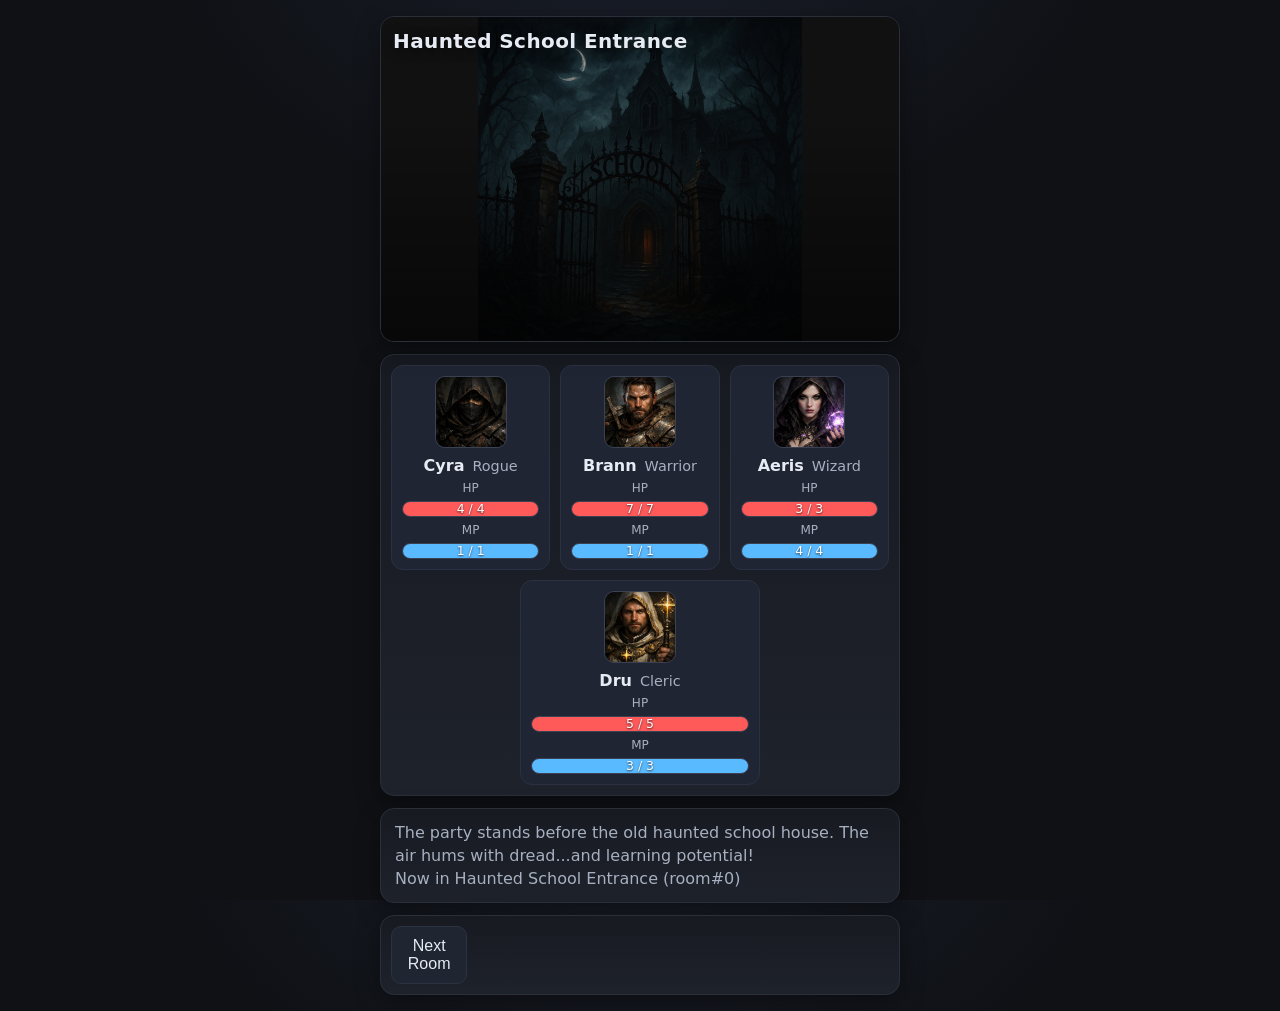
==== commit 207531b2: "ChatGPT adds loot system and some other touchups." ====
--- a/RPG_Battle_2.html
+++ b/RPG_Battle_2.html
@@ -327,6 +327,10 @@
           <div style="font-weight:700;">Attacks</div>
           <ul class="attack-list" id="char-modal-attacks"></ul>
         </div>
+        <div style="margin-top:12px;">
+          <div style="font-weight:700;">Combat Bonuses</div>
+          <ul class="attack-list" id="char-modal-derived"></ul>
+        </div>
       </div>
     </div>
   </div>
@@ -544,6 +548,15 @@
     `;
   }).join('');
 
+  const derivedEl = document.getElementById('char-modal-derived');
+  const derived = computeDerivedCombatInfo(ch);
+    derivedEl.innerHTML = derived.map(d =>
+    `<li>
+      <div><b>${escapeHtml(d.title)}</b></div>
+      <div class="attack-meta">${escapeHtml(d.text)}</div>
+    </li>`
+  ).join('');
+
   backdrop.style.display = 'flex';
   backdrop.setAttribute('aria-hidden', 'false');
 }
@@ -561,6 +574,41 @@
   }[c]));
 }
 
+function computeDerivedCombatInfo(ch) {
+  const lvl = ch.lvl || 0;
+  const weapon = ch.weapon || 0;
+  const armor = ch.armor || 0;
+
+  const info = [];
+
+  // Defense
+  let defenseNotes = [`armor ${armor}`];
+  if (ch.role === "Rogue") defenseNotes.push(`rogue lvl (${lvl})`);
+  defenseNotes.push(`guarded (1 if active)`);
+  info.push({
+    title: "Defense Roll",
+    text: `d6 + ${defenseNotes.join(" + ")}`
+  });
+
+  // Strike
+  let strikeNotes = [`weapon ${weapon}`];
+  if (ch.role === "Warrior") strikeNotes.push(`warrior lvl (${lvl})`);
+  if (ch.role === "Cleric") strikeNotes.push(`cleric half-lvl (${Math.floor(lvl / 2)})`);
+  info.push({
+    title: "Basic Strike Attack",
+    text: `d6 + ${strikeNotes.join(" + ")}`
+  });
+
+  // Healing (if applicable)
+  if (ch.attacks?.some(a => a.name === "Heal" || a.dmg === "*")) {
+    info.push({
+      title: "Heal",
+      text: `d6 + lvl (${lvl}) HP restored`
+    });
+  }
+
+  return info;
+}
 
 /* =========================
    Game Data
@@ -745,47 +793,6 @@
   refreshMonsterPanelForCurrentState();
 }
 
-function chooseSearchResult() {
-  const msg =
-    "Until rolls are implemented:" +
-    "What was found?\n" +
-    "1) Nothing\n" +
-    "2) Loot\n\n" +
-    "Type 1 or 2:";
-
-  const ans = prompt(msg, "1");
-
-  if (ans === null) return null; // user cancelled
-
-  const pick = String(ans).trim();
-
-  if (pick === "1") return "nothing";
-  if (pick === "2") return "loot";
-
-  alert("Please type 1, or 2.");
-  return chooseSearchResult(); // reprompt
-}
-
-function doSearchAction()
-{
-  const result = chooseSearchResult();
-  if (result === null) return; // cancelled: do nothing
-  
-  Rooms[Game.room_index].searched = true;
-
-  if (result === "loot") {
-    setStory("There's treasure here.");
-    setActions([
-      makeAction("Take Loot", () => { setStory("You got some loot."); go(State.ROOM); }),
-    ]);
-    return;
-  }
-
-  // nothing
-  setStory("You find nothing.");
-  go(State.ROOM);
-}
-
 function choosePartyTarget(promptTitle = "Choose a target") {
   const party = state.party || [];
   if (!party.length) return null;
@@ -810,15 +817,117 @@
   return party[n - 1];
 }
 
+function doLoot() {
+  const roll = rollD6();
+
+  const hauntedSchoolJokes = [
+    "You found some crayons, the warrior eats them.",
+    "You found extra homework, but no-one volunteers to do it.",
+    "You find a suspiciously warm lunch tray… it screams when you touch it.",
+    "You open a locker. A ghostly note says: 'See me after death.'",
+    "You pick up a hall pass. It’s stamped: DETENTION: ETERNITY.",
+    "You discover a cursed bell schedule. Every period is 'Math'.",
+  ];
+
+  // Helper: apply stat changes + refresh UI
+  function applyToCharacter(ch, fnApply) {
+    fnApply(ch);
+    // refresh UI bars/stats (you already have these)
+    GameUI.setHP(ch.id, ch.hp, ch.hpMax);
+    GameUI.setMP(ch.id, ch.mp, ch.mpMax);
+    // Optional: if you display weapon/armor on the party tile, re-render party:
+    // renderParty(state.party);
+  }
+
+  // Outcomes
+  if (roll === 1) {
+    setStory("Loot found: **Health Potion** (+1 max HP, +1 current HP).");
+    const target = choosePartyTarget("Who drinks the Health Potion?");
+    if (!target) { setStory("You leave it behind."); return; }
+
+    const beforeMax = target.hpMax;
+    const beforeHP  = target.hp;
+
+    applyToCharacter(target, (ch) => {
+      ch.hpMax = (ch.hpMax || 0) + 1;
+      ch.hp = Math.min(ch.hpMax, (ch.hp || 0) + 1);
+    });
+
+    setStory(`${target.name} drinks it. HP ${beforeHP}/${beforeMax} → ${target.hp}/${target.hpMax}.`);
+    return;
+  }
+
+  if (roll === 2) {
+    setStory("Loot found: **Mana Potion** (+1 max MP, +1 current MP).");
+    const target = choosePartyTarget("Who drinks the Mana Potion?");
+    if (!target) { setStory("You leave it behind."); return; }
+
+    const beforeMax = target.mpMax;
+    const beforeMP  = target.mp;
+
+    applyToCharacter(target, (ch) => {
+      ch.mpMax = (ch.mpMax || 0) + 1;
+      ch.mp = Math.min(ch.mpMax, (ch.mp || 0) + 1);
+    });
+
+    setStory(`${target.name} drinks it. MP ${beforeMP}/${beforeMax} → ${target.mp}/${target.mpMax}.`);
+    return;
+  }
+
+  if (roll === 3) {
+    setStory("Loot found: **Weapon Upgrade** (+1 Weapon).");
+    const target = choosePartyTarget("Who gets the Weapon Upgrade?");
+    if (!target) { setStory("You leave it behind."); return; }
+
+    const before = target.weapon || 0;
+
+    applyToCharacter(target, (ch) => {
+      ch.weapon = (ch.weapon || 0) + 1;
+    });
+
+    setStory(`${target.name}'s Weapon ${before} → ${target.weapon}.`);
+    return;
+  }
+
+  if (roll === 4) {
+    setStory("Loot found: **Armor Upgrade** (+1 Armor).");
+    const target = choosePartyTarget("Who gets the Armor Upgrade?");
+    if (!target) { setStory("You leave it behind."); return; }
+
+    const before = target.armor || 0;
+
+    applyToCharacter(target, (ch) => {
+      ch.armor = (ch.armor || 0) + 1;
+    });
+
+    setStory(`${target.name}'s Armor ${before} → ${target.armor}.`);
+    return;
+  }
+
+  if (roll === 5) {
+    // Party gold is best stored on `state`, not inside the party array.
+    if (typeof state.gold !== "number") state.gold = 0;
+
+    const gain = rollD6();
+    state.gold += gain;
+
+    setStory(`You found **gold**! +${gain} gold (party gold: ${state.gold}).`);
+    return;
+  }
+
+  // roll === 6
+  setStory("Nothing of value…");
+  setStory(hauntedSchoolJokes[Math.floor(Math.random() * hauntedSchoolJokes.length)]);
+}
 
 // 4) Enter-state hooks: add buttons and leave TODO comments for future logic
 const EnterHandlers = {
   [State.ROOM]: function enter_ROOM() {
-    setStory(Rooms[Game.room_index].name + " (room#"+Game.room_index+")");
+    setStory("Now in " + Rooms[Game.room_index].name + " (room#"+Game.room_index+")");
 	
     let actions = []
     
-    if (!Rooms[Game.room_index].searched) { actions.push(makeAction("Search", doSearchAction)); }
+    if (!Rooms[Game.room_index].searched) { actions.push(makeAction("Search", () => { setStory("You search the room finding: "); Rooms[Game.room_index].searched = true; doLoot(); go(State.ROOM); } )); }
     if (Game.room_index + 1 < Rooms.length) { actions.push(makeAction("Next Room", () => { applyCounters({ room_index: +1 }); go(State.ROOM_ENTRY); })); }
     if (Game.room_index > 0) { actions.push(makeAction("Retreat", () => { applyCounters({ room_index: -1 }); go(State.ROOM_ENTRY); })); }
 	
@@ -1055,7 +1164,7 @@
     Rooms[Game.room_index].monster_present = false;
     setStory("There's treasure here.");
     setActions([
-      makeAction("Take Loot", () => { setStory("You got some loot."); go(State.ROOM); }),
+      makeAction("Take Loot", () => { doLoot(); go(State.ROOM); }),
     ]);
   },
 
